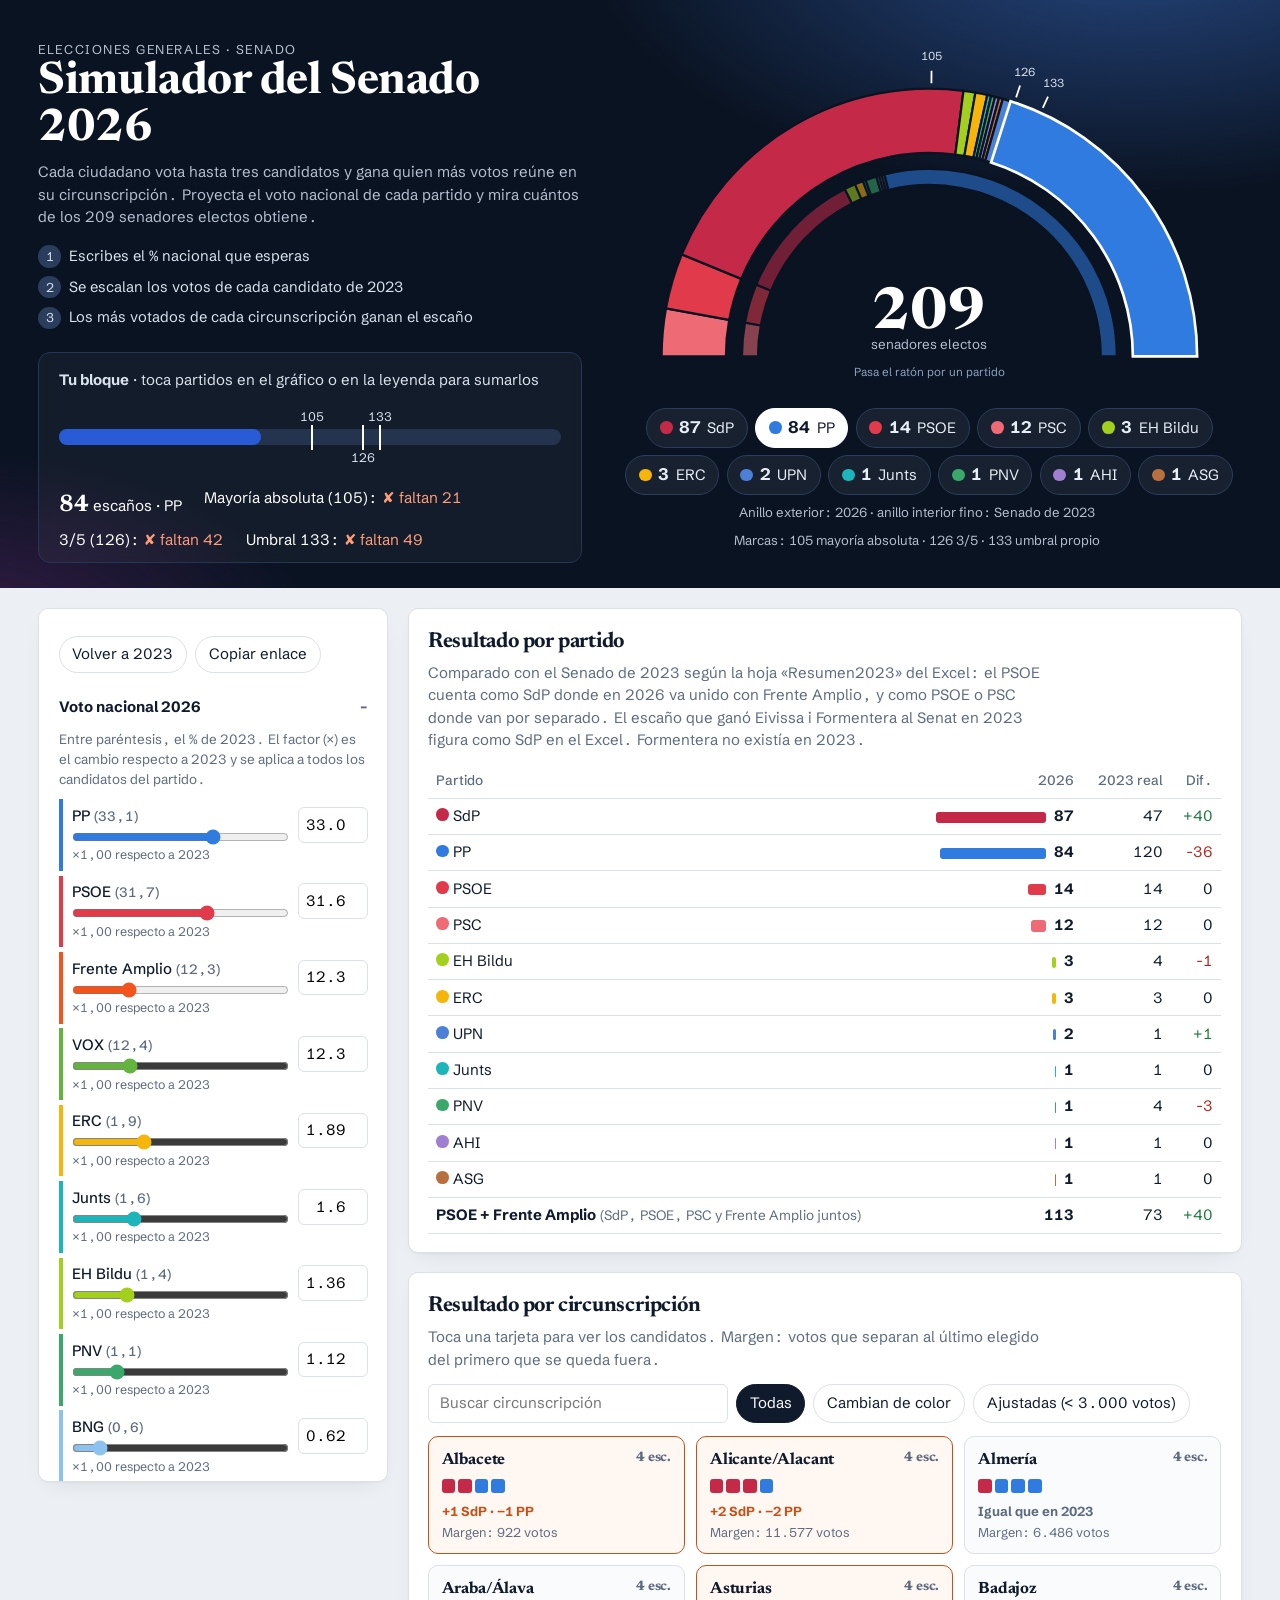
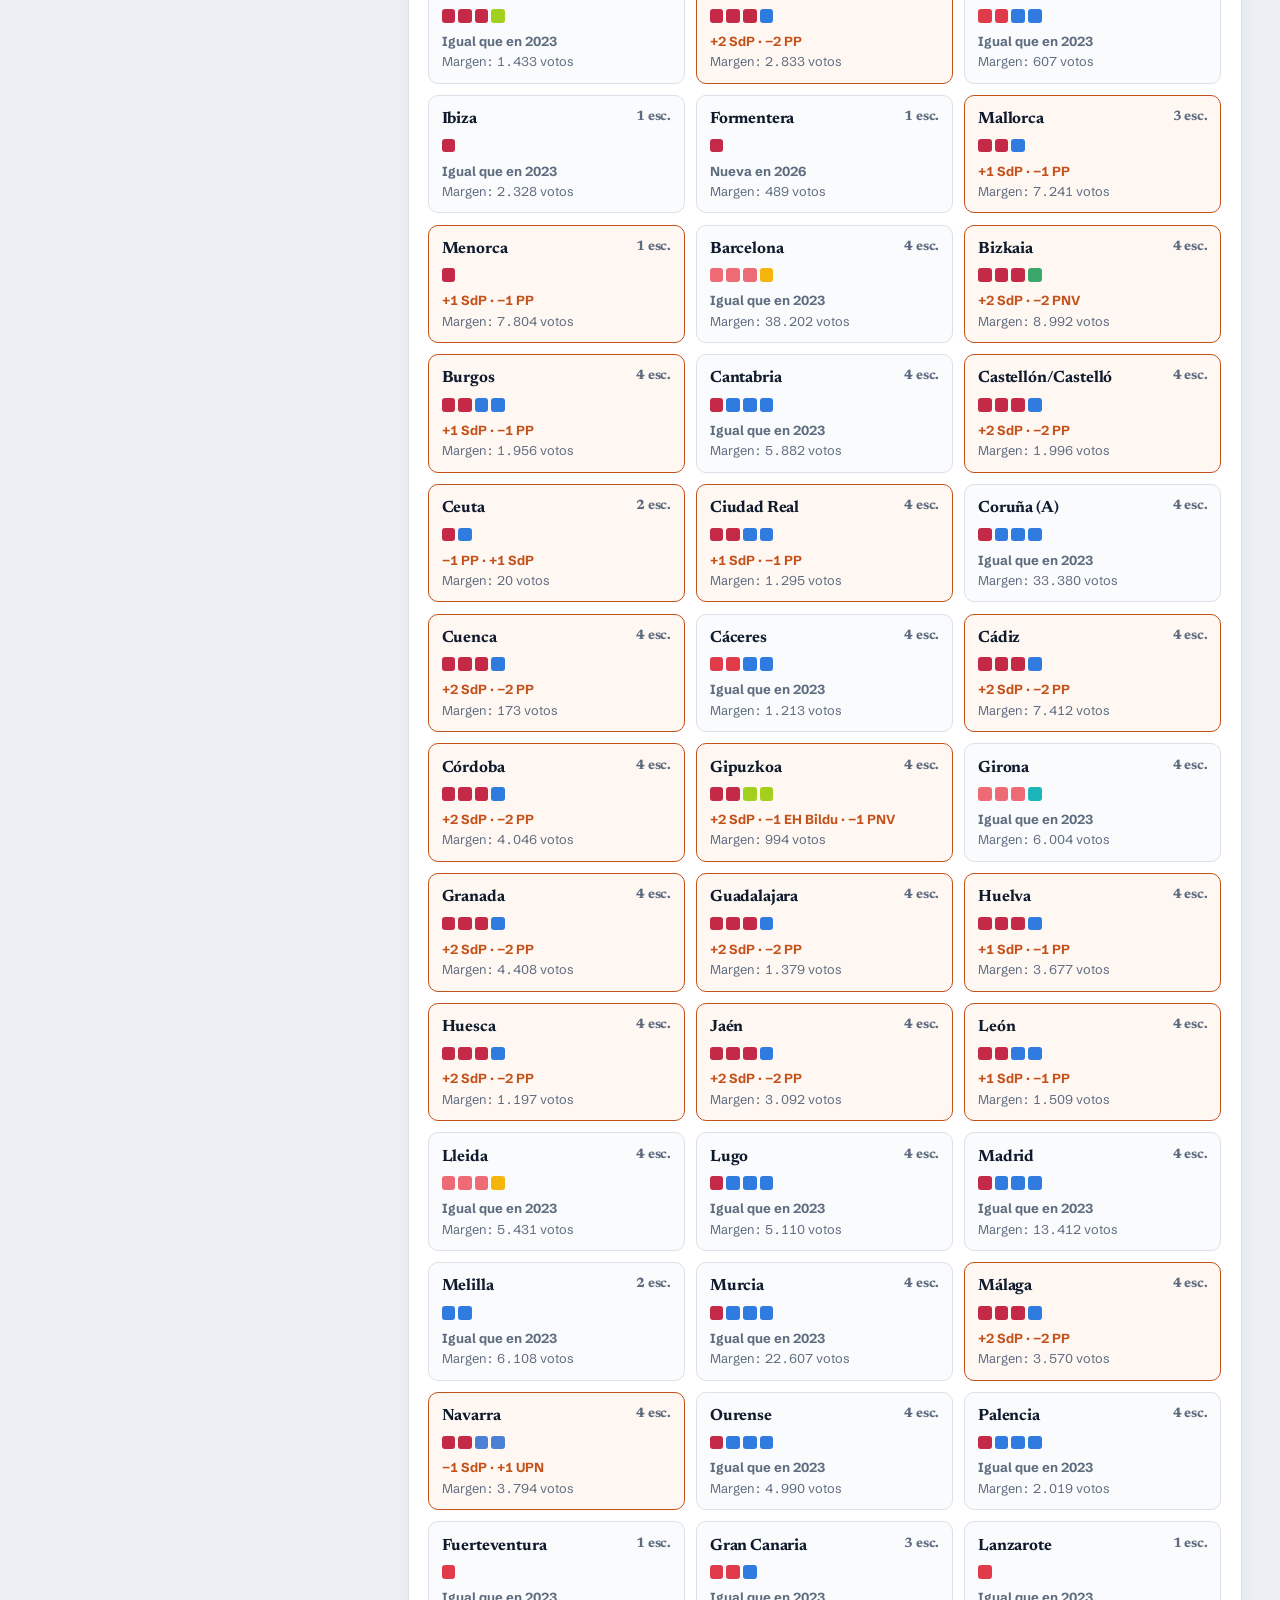
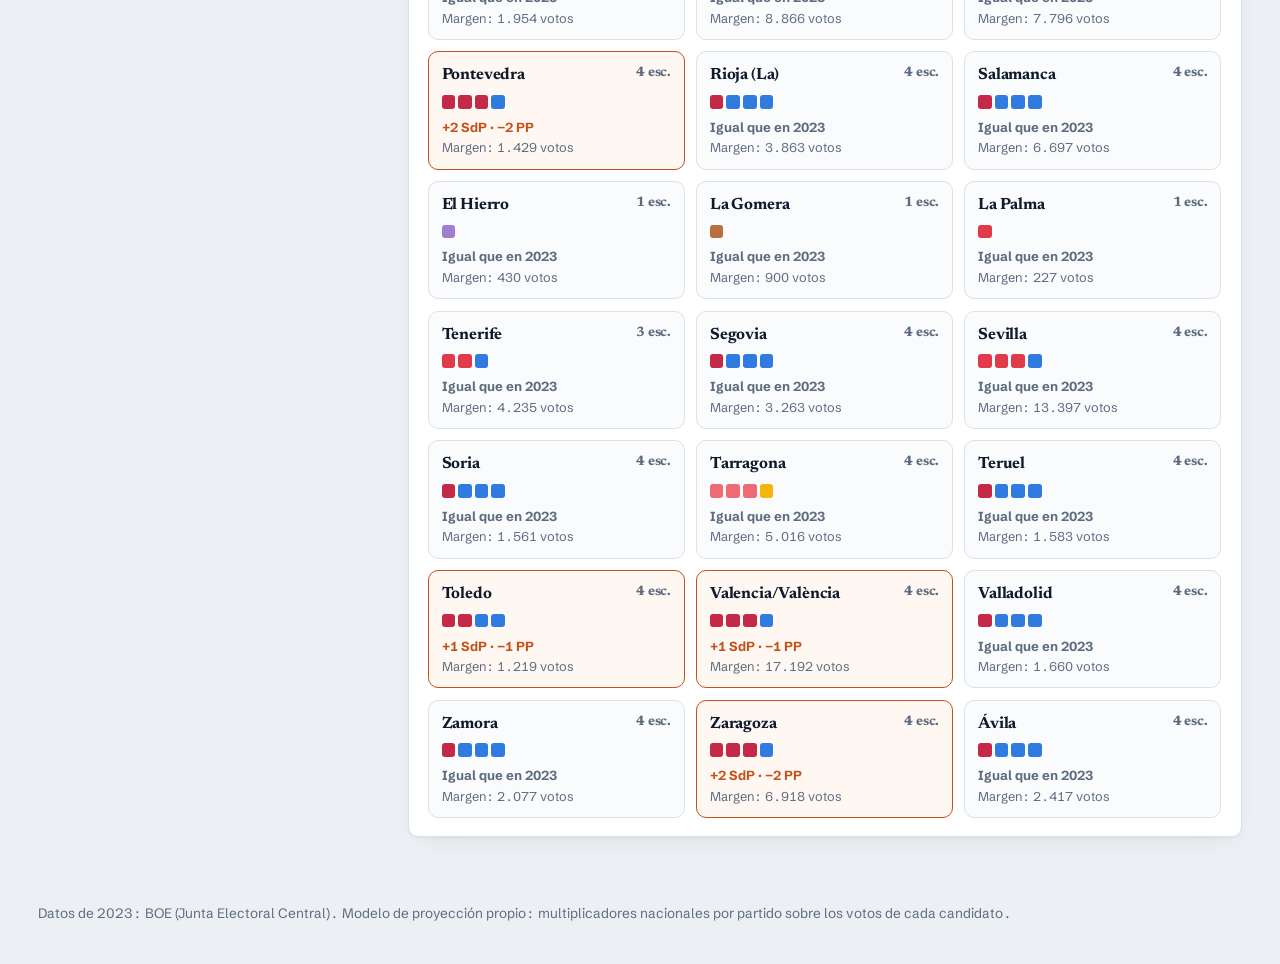
==== index.html @ 783f0b34 "Add files via upload" ====
<!DOCTYPE html>
<html lang="es">
<head>
<meta charset="utf-8">
<meta name="viewport" content="width=device-width, initial-scale=1">
<title>Simulador del Senado 2026</title>
<meta name="description" content="Proyecta el voto nacional de cada partido y calcula cuántos de los 209 senadores obtendría en cada circunscripción.">
<meta property="og:title" content="Simulador del Senado 2026"><meta property="og:description" content="Proyecta el voto de cada partido y descubre quién ganaría los escaños del Senado, circunscripción a circunscripción.">
<meta name="theme-color" content="#0a1322">
<link rel="icon" href="data:image/svg+xml,%3Csvg xmlns='http://www.w3.org/2000/svg' viewBox='0 0 32 32'%3E%3Cpath d='M3 24A13 13 0 0 1 29 24' fill='none' stroke='%232f7be0' stroke-width='6'/%3E%3Cpath d='M3 24A13 13 0 0 1 16 11' fill='none' stroke='%23e03a4b' stroke-width='6'/%3E%3C/svg%3E">
<link rel="preconnect" href="https://fonts.googleapis.com"><link rel="preconnect" href="https://fonts.gstatic.com" crossorigin>
<link rel="stylesheet" href="https://fonts.googleapis.com/css2?family=Newsreader:opsz,wght@6..72,500;6..72,700&family=Schibsted+Grotesk:wght@400;500;700&display=swap">
<link rel="stylesheet" href="styles.css">
</head>
<body>
<header class="hero"><div class="hero-in">
  <div class="hero-copy">
    <p class="eyebrow">Elecciones generales · Senado</p>
    <h1>Simulador del Senado 2026</h1>
    <p>Cada ciudadano vota hasta tres candidatos y gana quien más votos reúne en su circunscripción. Proyecta el voto nacional de cada partido y mira cuántos de los 209 senadores electos obtiene.</p>
    <ol class="how"><li>Escribes el % nacional que esperas</li><li>Se escalan los votos de cada candidato de 2023</li><li>Los más votados de cada circunscripción ganan el escaño</li></ol>
    <div class="bloc"><p><b>Tu bloque</b> · toca partidos en el gráfico o en la leyenda para sumarlos</p><div class="meter" id="meter"></div><div class="verdict" id="verdict"></div></div>
  </div>
  <figure class="donut-wrap">
    <svg id="donut" viewBox="0 0 700 400" role="group" aria-label="Escaños por partido: anillo exterior 2026, anillo interior 2023">
      <g id="ring23"></g><g id="ring"></g><g id="ticks"></g>
      <text id="c1" class="c1" x="350" y="318" text-anchor="middle"></text><text id="c2" class="c2" x="350" y="342" text-anchor="middle"></text><text id="c3" class="c3" x="350" y="372" text-anchor="middle"></text>
    </svg>
    <div class="legend" id="legend"></div>
    <p class="cap">Anillo exterior: 2026 · anillo interior fino: Senado de 2023</p>
    <p class="cap" id="tickleg"></p>
  </figure>
</div></header>
<div class="wrap">
<aside class="panel">
  <div class="btns"><button id="r23" title="Restablece los % de 2023 y el voto estratégico a 0 %">Volver a 2023</button><button id="share" class="ico" title="Copia un enlace con tu escenario">Copiar enlace</button></div>
  <details open><summary>Voto nacional 2026</summary>
    <p class="hint">Entre paréntesis, el % de 2023. El factor (×) es el cambio respecto a 2023 y se aplica a todos los candidatos del partido.</p>
    <div id="pcts"></div><div class="sum" id="sum"></div>
    <p class="hint">Senado de Progreso (PSOE + Frente Amplio unidos). Vacío = se calcula solo; si escribes un valor, sustituye a la suma.</p>
    <div class="p" style="--c:#b3203a"><b>SdP</b><input type="number" id="sdp" step="0.1" min="0" placeholder="auto"><small id="sdpm"></small></div>
  </details>
  <details open><summary>Voto estratégico VOX → PP</summary>
    <p class="hint">Parte de los votantes de VOX apoya al PP en el Senado. Ese porcentaje de votos pasa a los candidatos del PP de su misma circunscripción.</p>
    <input type="range" id="X" min="0" max="100" style="width:100%"><div class="sum" id="Xv"></div>
  </details>
  <details open><summary>Voto estratégico Frente Amplio → PSOE</summary>
    <p class="hint">Solo en las 13 circunscripciones donde PSOE y Frente Amplio van por separado: Sevilla, Cáceres, Badajoz, Gran Canaria, Lanzarote, Fuerteventura, Tenerife, La Palma, El Hierro y las cuatro catalanas (PSC). Ese porcentaje de votos de Frente Amplio pasa a los candidatos del PSOE de su circunscripción, en proporción a sus votos de 2023.</p>
    <input type="range" id="Y" min="0" max="100" style="width:100%"><div class="sum" id="Yv"></div>
  </details>
  <details><summary>Partidos sin dato nacional</summary>
    <p class="hint">Factor directo. 1,00 = mismos votos que en 2023.</p><div id="direct"></div>
  </details>
  <details><summary>Ibiza y Formentera por separado</summary>
    <p class="hint">En 2026 son dos circunscripciones con un senador cada una. Votos de 2023 de cada lista por separado (Ibiza = total de la isla − Formentera):</p>
    <table class="cand"><tr><th>Lista</th><th>Ibiza</th><th>Formentera</th></tr>
    <tr><td>PSOE-SUMAR-EUIB-ARA EIVISSA (SdP)</td><td>23.921</td><td>2.014</td></tr>
    <tr><td>PP</td><td>21.593</td><td>1.525</td></tr><tr><td>VOX</td><td>6.236</td><td>272</td></tr></table>
  </details>
  <details><summary>Umbral propio de mayoría</summary>
    <p class="hint">Se dibuja junto a la mayoría absoluta (105) y los 3/5 de 209 (126).</p>
    <div class="p" style="--c:#2a5bd7"><b>Escaños</b><input type="number" id="thr" min="1" max="209"></div>
  </details>
  <p class="note">Navarra: PP y UPN van en coalición bajo la marca UPN (se suman 1.º con 1.º, 2.º con 2.º y 3.º con 3.º).</p>
</aside>
<div class="main">
  <section class="panel">
    <h2>Resultado por partido</h2><p class="sub">Comparado con el Senado de 2023 según la hoja «Resumen2023» del Excel: el PSOE cuenta como SdP donde en 2026 va unido con Frente Amplio, y como PSOE o PSC donde van por separado. El escaño que ganó Eivissa i Formentera al Senat en 2023 figura como SdP en el Excel. Formentera no existía en 2023.</p>
    <table id="tot"></table>
  </section>
  <section class="panel">
    <h2>Resultado por circunscripción</h2>
    <p class="sub">Toca una tarjeta para ver los candidatos. Margen: votos que separan al último elegido del primero que se queda fuera.</p>
    <div class="btns"><input type="search" id="q" placeholder="Buscar circunscripción" aria-label="Buscar circunscripción">
    <button data-f="all" class="on">Todas</button><button data-f="chg">Cambian de color</button><button data-f="tight">Ajustadas (&lt; 3.000 votos)</button></div>
    <div class="grid" id="cons"></div>
  </section>
</div>
</div>
<div id="toast" role="status" aria-live="polite"></div>
<dialog id="dlg"><div id="dbody"></div><div class="btns"><button onclick="dlg.close()">Cerrar</button></div></dialog>
<footer>Datos de 2023: BOE (Junta Electoral Central). Modelo de proyección propio: multiplicadores nacionales por partido sobre los votos de cada candidato.</footer>
<script src="data.js"></script>
<script src="engine.js"></script>
<script src="app.js"></script>
</body>
</html>
---- styles.css ----
:root{--bg:#eceff3;--panel:#fff;--ink:#0f1b2d;--mute:#5d6b7f;--line:#dbe1e8;--acc:#2a5bd7;--warn:#c2511a;--ok:#1b7a3d}
*{box-sizing:border-box}
body{margin:0;background:var(--bg);color:var(--ink);font:15px/1.5 'Schibsted Grotesk',system-ui,sans-serif;font-variant-numeric:tabular-nums}
h1,h2,h3{font-family:'Newsreader',Georgia,serif;margin:0;font-weight:700;letter-spacing:-.01em}
h2{font-size:1.35rem;margin-bottom:.2rem}
.sub{color:var(--mute);margin:0 0 .8rem;max-width:68ch}
.hero{background:var(--ink);color:#fff;padding:1.6rem clamp(1rem,3vw,2.5rem) 1.4rem}
.hero>div{max-width:1400px;margin:0 auto}
.hero h1{font-size:clamp(1.8rem,4vw,2.8rem);line-height:1.05}
.hero p{color:#b5c0d0;max-width:75ch;margin:.5rem 0 0}
.how{display:flex;flex-wrap:wrap;gap:.5rem 1.6rem;margin-top:1rem;padding:0;list-style:none;counter-reset:s;color:#dbe3ee;font-size:.92rem}
.how li{counter-increment:s}.how li::before{content:counter(s);display:inline-grid;place-items:center;width:1.4rem;height:1.4rem;border-radius:50%;background:#2a3d5c;margin-right:.5rem;font-size:.8rem}
.wrap{display:grid;grid-template-columns:350px 1fr;gap:1.2rem;padding:1.2rem clamp(1rem,3vw,2.5rem) 3rem;max-width:1400px;margin:0 auto;align-items:start}
@media(max-width:940px){.wrap{grid-template-columns:1fr}}
.panel{background:var(--panel);border:1px solid var(--line);border-radius:10px;padding:1.1rem 1.2rem;margin-bottom:1.2rem}
aside{position:sticky;top:.8rem;max-height:calc(100vh - 1.6rem);overflow:auto;padding:.4rem .9rem .9rem}
@media(max-width:940px){aside{position:static;max-height:none}}
aside details{border-bottom:1px solid var(--line);padding:.2rem 0}
aside summary{cursor:pointer;font-weight:700;padding:.65rem 0;list-style:none;display:flex;justify-content:space-between}
aside summary::after{content:'+';color:var(--mute)}aside details[open]>summary::after{content:'–'}
aside summary::-webkit-details-marker{display:none}
.hint{color:var(--mute);font-size:.84rem;margin:0 0 .6rem}
.p{display:grid;grid-template-columns:1fr 70px;gap:.1rem .6rem;align-items:center;padding:.35rem 0 .35rem .6rem;border-left:4px solid var(--c);margin:.3rem 0}
.p b{font-weight:500}.p small{color:var(--mute);font-size:.78rem;grid-column:1}
.p input[type=range]{grid-column:1;width:100%;accent-color:var(--c);margin:0}
.p input[type=number]{grid-row:1/3;grid-column:2}
input[type=number]{width:100%;padding:.35rem .4rem;border:1px solid var(--line);border-radius:6px;font:inherit;text-align:right}
input[type=search]{width:100%;max-width:300px;padding:.45rem .7rem;border:1px solid var(--line);border-radius:6px;font:inherit}
:focus-visible{outline:2px solid var(--acc);outline-offset:2px}
.sum{font-size:.88rem;margin:.5rem 0}.sum.bad{color:var(--warn);font-weight:700}
button{font:inherit;cursor:pointer;border:1px solid var(--line);background:#fff;color:var(--ink);padding:.4rem .8rem;border-radius:999px}
button.on{background:var(--ink);color:#fff;border-color:var(--ink)}
.btns{display:flex;gap:.5rem;flex-wrap:wrap;margin:.6rem 0}
#hemi{width:100%;max-width:760px;height:auto;display:block;margin:.4rem auto 0}
.leg{display:flex;flex-wrap:wrap;gap:.4rem 1.2rem;justify-content:center;margin:.2rem 0 1rem}
.leg span{display:flex;align-items:center;gap:.4rem;color:#dbe3ee}.leg b{font-size:1.2rem;color:#fff}
.dot{width:.8rem;height:.8rem;border-radius:50%;background:var(--c);flex:none;display:inline-block}
.meter{position:relative;height:1rem;background:#24344e;border-radius:99px;margin:2.2rem 0 2.4rem}
.meter i{position:absolute;inset:0 auto 0 0;border-radius:99px;background:var(--acc);transition:width .25s}
.meter u{position:absolute;top:-.3rem;bottom:-.3rem;width:2px;background:#fff;text-decoration:none}
.meter u span{position:absolute;white-space:nowrap;left:50%;transform:translateX(-50%);font-size:.78rem;color:#dbe3ee}
.meter u.t span{bottom:1.5rem}.meter u.b span{top:1.5rem}
.chips{display:flex;flex-wrap:wrap;gap:.4rem;margin:.6rem 0}
.chips button{background:transparent;color:#dbe3ee;border-color:#3b4e6c}
.chips button.on{background:#fff;color:var(--ink);border-color:#fff}
.verdict{display:flex;flex-wrap:wrap;gap:.4rem 1.4rem;font-size:.95rem}
.verdict b{font-size:1.5rem;font-family:'Newsreader',serif}
.yes{color:#7ee2a0}.no{color:#ff9d7a}
table{border-collapse:collapse;width:100%}
th,td{padding:.4rem .5rem;border-bottom:1px solid var(--line);text-align:right}
th:first-child,td:first-child{text-align:left}th{font-weight:500;color:var(--mute);font-size:.85rem}
.pos{color:var(--ok)}.neg{color:#b3261e}.bar{display:inline-block;height:.7rem;border-radius:3px;background:var(--c);vertical-align:middle;margin-right:.5rem}
.grid{display:grid;grid-template-columns:repeat(auto-fill,minmax(210px,1fr));gap:.7rem;margin-top:.8rem}
.card{text-align:left;border-radius:10px;padding:.7rem .8rem;display:block;width:100%;background:#fafbfc}
.card:hover{border-color:var(--ink)}
.card h3{font-size:1.02rem;display:flex;justify-content:space-between;gap:.5rem}
.card .dots{display:flex;gap:3px;flex-wrap:wrap;margin:.45rem 0}.card .dots i{width:.85rem;height:.85rem;border-radius:3px;background:var(--c)}
.card small{display:block;color:var(--mute);font-size:.8rem}.card .chg{font-weight:700;font-size:.82rem}.card.flip{border-color:var(--warn);background:#fff7f2}
.tight{color:var(--warn)}
dialog{border:0;border-radius:12px;padding:1.2rem 1.4rem;max-width:560px;width:calc(100% - 2rem)}
dialog::backdrop{background:rgba(15,27,45,.6)}
dialog tr.in td{font-weight:700}dialog tr.out td{color:var(--mute)}dialog tr.cut td{border-top:2px solid var(--ink)}
.note{color:var(--mute);font-size:.85rem}
@media(prefers-reduced-motion:reduce){*{transition:none!important}}

/* ---- v2 */
html{scroll-behavior:smooth}
.hero{background:radial-gradient(900px 420px at 88% -10%,#25467f 0%,transparent 60%),radial-gradient(700px 360px at -5% 110%,#3a1d4a 0%,transparent 55%),#0a1322;padding:2rem clamp(1rem,3vw,2.5rem) 1.6rem}
.hero-in{display:grid;grid-template-columns:minmax(0,1fr) minmax(0,1.15fr);gap:2.2rem;align-items:center}
@media(max-width:940px){.hero-in{grid-template-columns:1fr}}
.eyebrow{margin:0 0 .5rem;font-size:.8rem;letter-spacing:.12em;text-transform:uppercase;color:#8ea2c0}
.bloc{margin-top:1.4rem;padding:1rem 1.2rem .6rem;border:1px solid #243654;border-radius:12px;background:rgba(255,255,255,.04);backdrop-filter:blur(6px)}
.bloc p{margin:0;color:#dbe3ee}.bloc .meter{margin:2.4rem 0 2.6rem}
.donut-wrap{margin:0}
#donut{width:100%;height:auto;display:block;overflow:visible}
#donut .arc{stroke:#0a1322;stroke-width:2.5;cursor:pointer;transition:opacity .2s,filter .2s;outline:none}
#donut .arc.q{opacity:.55;cursor:default}
#donut .arc.dim{opacity:.18}
#donut .arc:not(.q):hover,#donut .arc:not(.q):focus-visible{filter:brightness(1.15) drop-shadow(0 0 6px rgba(255,255,255,.35))}
#donut .arc.sel:not(.q){stroke:#fff;stroke-width:3}
#ticks line{stroke:#fff;stroke-width:2}#ticks text{fill:#dbe3ee;font-size:13px}
#donut .c1{font:700 64px 'Newsreader',Georgia,serif;fill:#fff}#donut .c2{font-size:15px;fill:#b5c0d0}#donut .c3{font-size:13px;fill:#8ea2c0}
.legend{display:flex;flex-wrap:wrap;gap:.45rem;justify-content:center;margin:.4rem 0 .3rem}
.legend button{display:flex;align-items:center;gap:.4rem;background:rgba(255,255,255,.06);color:#e8eef7;border-color:#2a3d5c;transition:opacity .2s,background .2s}
.legend button b{font-size:1.05rem}.legend button.on{background:#fff;color:var(--ink);border-color:#fff}.legend button.dim{opacity:.35}
.cap{text-align:center;color:#8ea2c0;font-size:.82rem;margin:.2rem 0 0}
.panel{box-shadow:0 1px 2px rgba(15,27,45,.04),0 8px 24px -12px rgba(15,27,45,.12)}
.card{transition:transform .15s,box-shadow .15s,border-color .15s}
.card:hover{transform:translateY(-2px);box-shadow:0 8px 18px -10px rgba(15,27,45,.35)}
.btns .ico{display:inline-flex;align-items:center;gap:.4rem}
button:active{transform:scale(.97)}
#toast{position:fixed;left:50%;bottom:1.5rem;transform:translate(-50%,2rem);background:var(--ink);color:#fff;padding:.6rem 1.1rem;border-radius:999px;opacity:0;pointer-events:none;transition:.25s;z-index:9}
#toast.show{opacity:1;transform:translate(-50%,0)}
footer{max-width:1400px;margin:0 auto;padding:0 clamp(1rem,3vw,2.5rem) 2.5rem;color:var(--mute);font-size:.85rem}
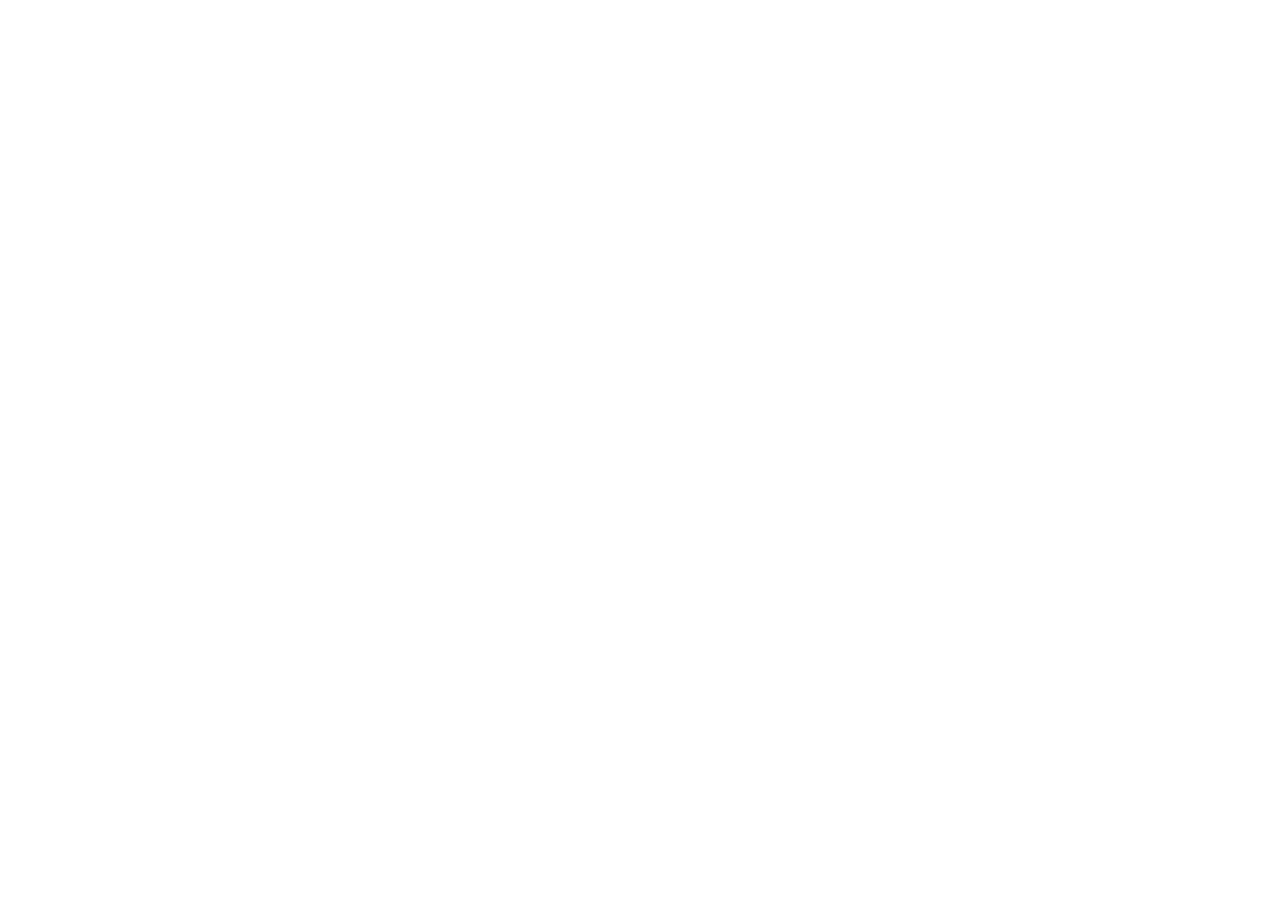
==== commit b5b5f514: "Add files via upload" ====
--- a/index.html
+++ b/index.html
@@ -1,87 +1,21 @@
-<!DOCTYPE html>
-<html lang="es">
-<head>
-<meta charset="utf-8">
-<meta name="viewport" content="width=device-width, initial-scale=1">
-<title>Simulador del Senado 2026</title>
-<meta name="description" content="Proyecta el voto nacional de cada partido y calcula cuántos de los 209 senadores obtendría en cada circunscripción.">
-<meta property="og:title" content="Simulador del Senado 2026"><meta property="og:description" content="Proyecta el voto de cada partido y descubre quién ganaría los escaños del Senado, circunscripción a circunscripción.">
-<meta name="theme-color" content="#0a1322">
-<link rel="icon" href="data:image/svg+xml,%3Csvg xmlns='http://www.w3.org/2000/svg' viewBox='0 0 32 32'%3E%3Cpath d='M3 24A13 13 0 0 1 29 24' fill='none' stroke='%232f7be0' stroke-width='6'/%3E%3Cpath d='M3 24A13 13 0 0 1 16 11' fill='none' stroke='%23e03a4b' stroke-width='6'/%3E%3C/svg%3E">
-<link rel="preconnect" href="https://fonts.googleapis.com"><link rel="preconnect" href="https://fonts.gstatic.com" crossorigin>
-<link rel="stylesheet" href="https://fonts.googleapis.com/css2?family=Newsreader:opsz,wght@6..72,500;6..72,700&family=Schibsted+Grotesk:wght@400;500;700&display=swap">
-<link rel="stylesheet" href="styles.css">
-</head>
-<body>
-<header class="hero"><div class="hero-in">
-  <div class="hero-copy">
-    <p class="eyebrow">Elecciones generales · Senado</p>
-    <h1>Simulador del Senado 2026</h1>
-    <p>Cada ciudadano vota hasta tres candidatos y gana quien más votos reúne en su circunscripción. Proyecta el voto nacional de cada partido y mira cuántos de los 209 senadores electos obtiene.</p>
-    <ol class="how"><li>Escribes el % nacional que esperas</li><li>Se escalan los votos de cada candidato de 2023</li><li>Los más votados de cada circunscripción ganan el escaño</li></ol>
-    <div class="bloc"><p><b>Tu bloque</b> · toca partidos en el gráfico o en la leyenda para sumarlos</p><div class="meter" id="meter"></div><div class="verdict" id="verdict"></div></div>
-  </div>
-  <figure class="donut-wrap">
-    <svg id="donut" viewBox="0 0 700 400" role="group" aria-label="Escaños por partido: anillo exterior 2026, anillo interior 2023">
-      <g id="ring23"></g><g id="ring"></g><g id="ticks"></g>
-      <text id="c1" class="c1" x="350" y="318" text-anchor="middle"></text><text id="c2" class="c2" x="350" y="342" text-anchor="middle"></text><text id="c3" class="c3" x="350" y="372" text-anchor="middle"></text>
-    </svg>
-    <div class="legend" id="legend"></div>
-    <p class="cap">Anillo exterior: 2026 · anillo interior fino: Senado de 2023</p>
-    <p class="cap" id="tickleg"></p>
-  </figure>
-</div></header>
-<div class="wrap">
-<aside class="panel">
-  <div class="btns"><button id="r23" title="Restablece los % de 2023 y el voto estratégico a 0 %">Volver a 2023</button><button id="share" class="ico" title="Copia un enlace con tu escenario">Copiar enlace</button></div>
-  <details open><summary>Voto nacional 2026</summary>
-    <p class="hint">Entre paréntesis, el % de 2023. El factor (×) es el cambio respecto a 2023 y se aplica a todos los candidatos del partido.</p>
-    <div id="pcts"></div><div class="sum" id="sum"></div>
-    <p class="hint">Senado de Progreso (PSOE + Frente Amplio unidos). Vacío = se calcula solo; si escribes un valor, sustituye a la suma.</p>
-    <div class="p" style="--c:#b3203a"><b>SdP</b><input type="number" id="sdp" step="0.1" min="0" placeholder="auto"><small id="sdpm"></small></div>
-  </details>
-  <details open><summary>Voto estratégico VOX → PP</summary>
-    <p class="hint">Parte de los votantes de VOX apoya al PP en el Senado. Ese porcentaje de votos pasa a los candidatos del PP de su misma circunscripción.</p>
-    <input type="range" id="X" min="0" max="100" style="width:100%"><div class="sum" id="Xv"></div>
-  </details>
-  <details open><summary>Voto estratégico Frente Amplio → PSOE</summary>
-    <p class="hint">Solo en las 13 circunscripciones donde PSOE y Frente Amplio van por separado: Sevilla, Cáceres, Badajoz, Gran Canaria, Lanzarote, Fuerteventura, Tenerife, La Palma, El Hierro y las cuatro catalanas (PSC). Ese porcentaje de votos de Frente Amplio pasa a los candidatos del PSOE de su circunscripción, en proporción a sus votos de 2023.</p>
-    <input type="range" id="Y" min="0" max="100" style="width:100%"><div class="sum" id="Yv"></div>
-  </details>
-  <details><summary>Partidos sin dato nacional</summary>
-    <p class="hint">Factor directo. 1,00 = mismos votos que en 2023.</p><div id="direct"></div>
-  </details>
-  <details><summary>Ibiza y Formentera por separado</summary>
-    <p class="hint">En 2026 son dos circunscripciones con un senador cada una. Votos de 2023 de cada lista por separado (Ibiza = total de la isla − Formentera):</p>
-    <table class="cand"><tr><th>Lista</th><th>Ibiza</th><th>Formentera</th></tr>
-    <tr><td>PSOE-SUMAR-EUIB-ARA EIVISSA (SdP)</td><td>23.921</td><td>2.014</td></tr>
-    <tr><td>PP</td><td>21.593</td><td>1.525</td></tr><tr><td>VOX</td><td>6.236</td><td>272</td></tr></table>
-  </details>
-  <details><summary>Umbral propio de mayoría</summary>
-    <p class="hint">Se dibuja junto a la mayoría absoluta (105) y los 3/5 de 209 (126).</p>
-    <div class="p" style="--c:#2a5bd7"><b>Escaños</b><input type="number" id="thr" min="1" max="209"></div>
-  </details>
-  <p class="note">Navarra: PP y UPN van en coalición bajo la marca UPN (se suman 1.º con 1.º, 2.º con 2.º y 3.º con 3.º).</p>
-</aside>
-<div class="main">
-  <section class="panel">
-    <h2>Resultado por partido</h2><p class="sub">Comparado con el Senado de 2023 según la hoja «Resumen2023» del Excel: el PSOE cuenta como SdP donde en 2026 va unido con Frente Amplio, y como PSOE o PSC donde van por separado. El escaño que ganó Eivissa i Formentera al Senat en 2023 figura como SdP en el Excel. Formentera no existía en 2023.</p>
-    <table id="tot"></table>
-  </section>
-  <section class="panel">
-    <h2>Resultado por circunscripción</h2>
-    <p class="sub">Toca una tarjeta para ver los candidatos. Margen: votos que separan al último elegido del primero que se queda fuera.</p>
-    <div class="btns"><input type="search" id="q" placeholder="Buscar circunscripción" aria-label="Buscar circunscripción">
-    <button data-f="all" class="on">Todas</button><button data-f="chg">Cambian de color</button><button data-f="tight">Ajustadas (&lt; 3.000 votos)</button></div>
-    <div class="grid" id="cons"></div>
-  </section>
-</div>
-</div>
-<div id="toast" role="status" aria-live="polite"></div>
-<dialog id="dlg"><div id="dbody"></div><div class="btns"><button onclick="dlg.close()">Cerrar</button></div></dialog>
-<footer>Datos de 2023: BOE (Junta Electoral Central). Modelo de proyección propio: multiplicadores nacionales por partido sobre los votos de cada candidato.</footer>
-<script src="data.js"></script>
-<script src="engine.js"></script>
-<script src="app.js"></script>
-</body>
+<!doctype html>
+<html lang="en">
+  <head>
+    <meta charset="UTF-8" />
+    <meta name="viewport" content="width=device-width, initial-scale=1.0" />
+    <title>Simulador Senado de España</title>
+    <meta name="description" content="Simulador interactivo del Senado español: proyección de escaños por circunscripción, análisis de mayorías (133 escaños) y comparativa con las elecciones generales de 2023." />
+    <meta property="og:title" content="Simulador Senado de España" />
+    <meta property="og:description" content="Simulador interactivo del Senado español: proyección de escaños por circunscripción, análisis de mayorías (133 escaños) y comparativa con las elecciones generales de 2023." />
+    <meta property="og:type" content="website" />
+    <meta name="twitter:card" content="summary_large_image" />
+    <link rel="preconnect" href="https://fonts.googleapis.com">
+    <link rel="preconnect" href="https://fonts.gstatic.com" crossorigin>
+    <link href="https://fonts.googleapis.com/css2?family=Plus+Jakarta+Sans:wght@400;500;600;700;800&family=JetBrains+Mono:wght@400;500;600;700&display=swap" rel="stylesheet">
+  </head>
+  <body class="bg-slate-50 text-slate-900 antialiased selection:bg-blue-600 selection:text-white">
+    <div id="root"></div>
+    <script type="module" src="/src/main.tsx"></script>
+  </body>
 </html>
+
